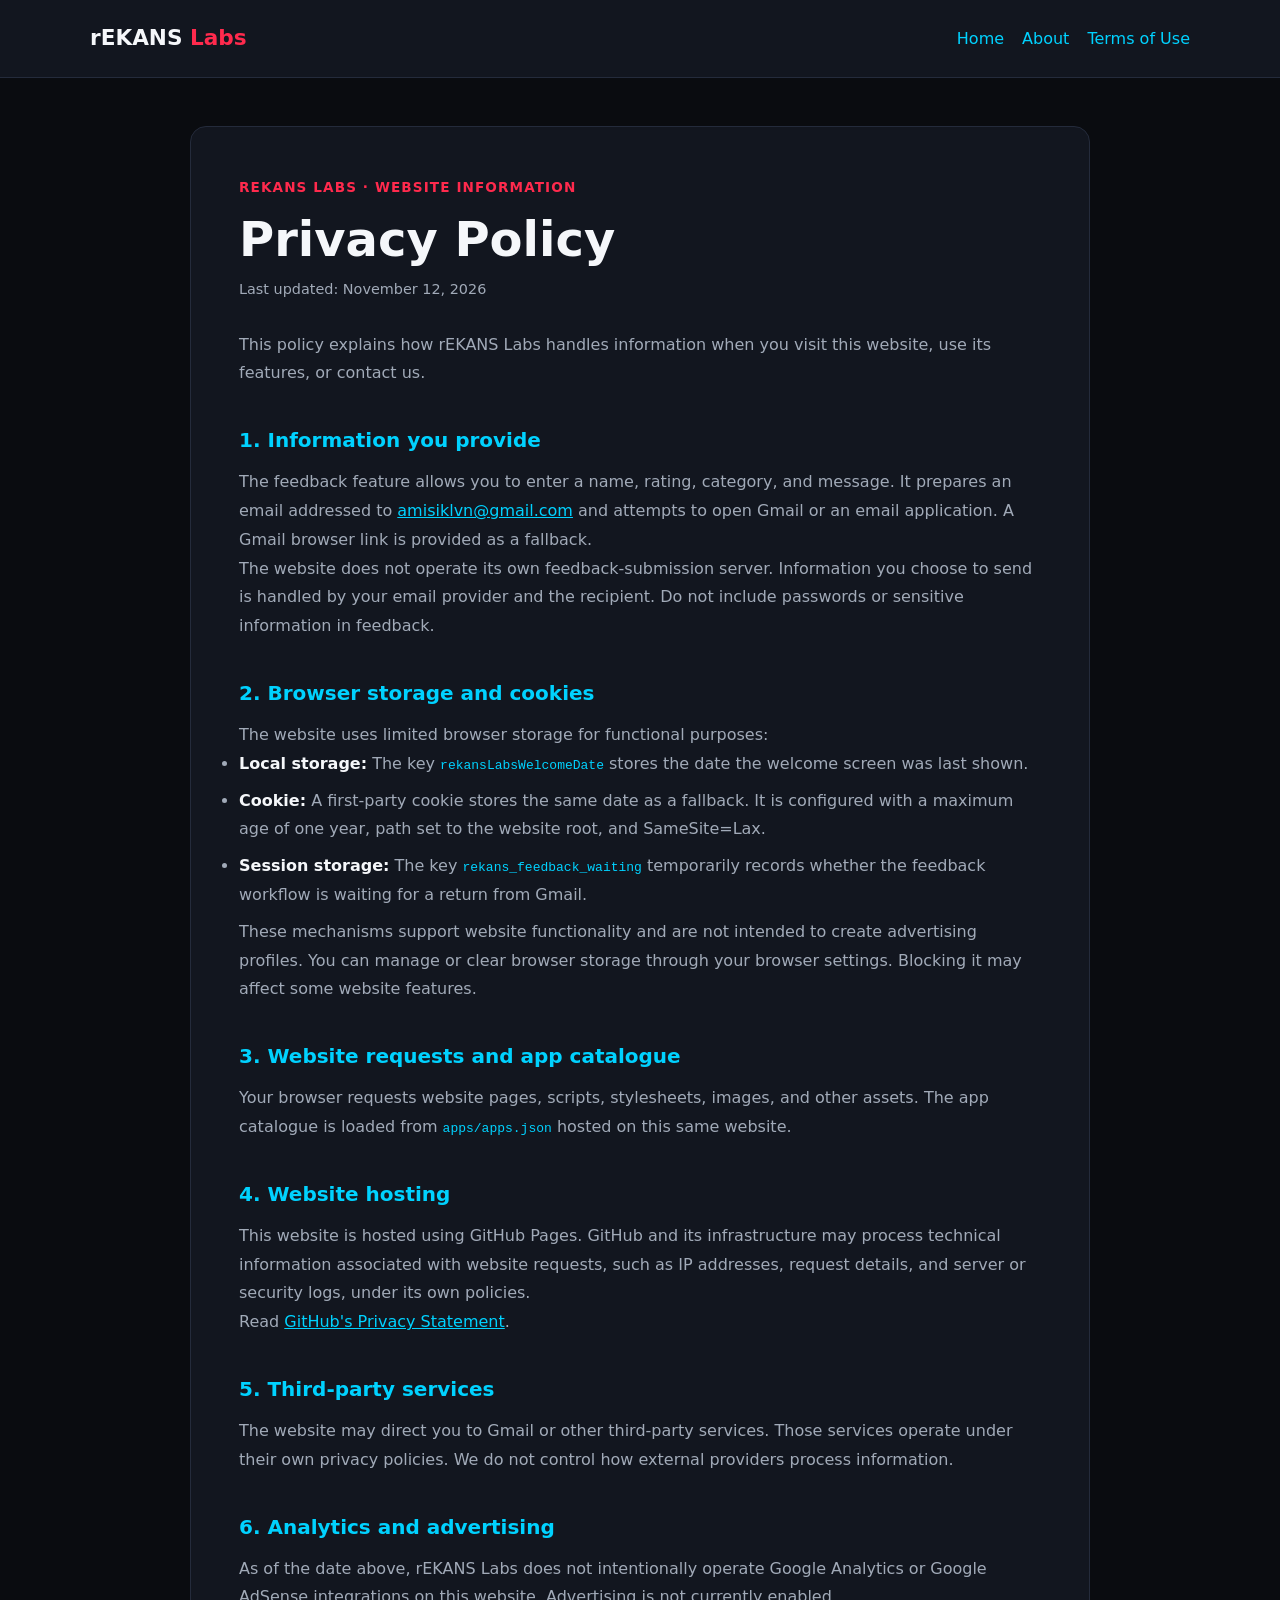
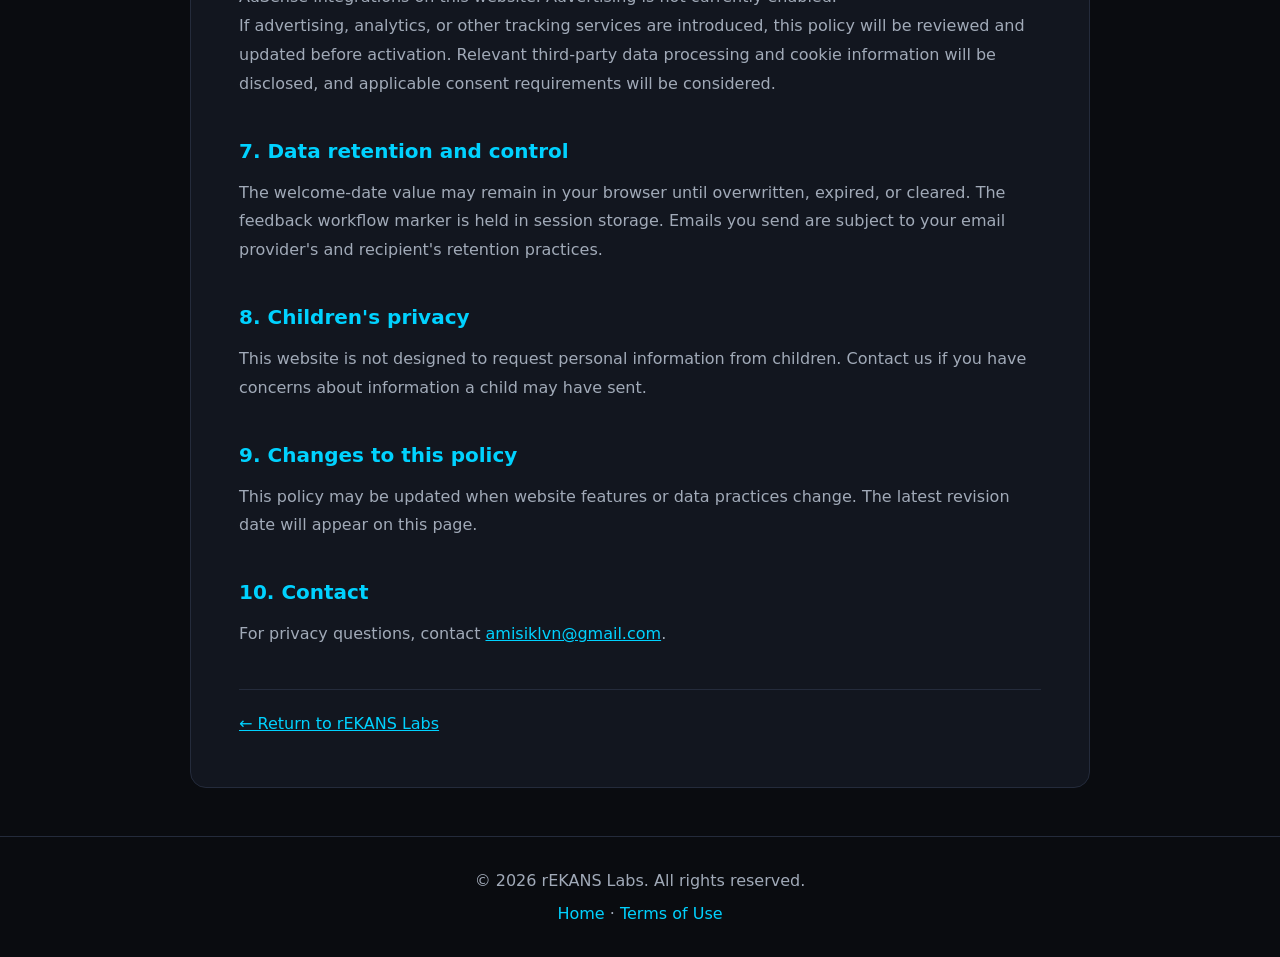
==== privacy.html @ bed55923 "Prepare clean rEKANS Labs website deployment" ====
<!DOCTYPE html>
<html lang="en">
<head>
<meta charset="UTF-8">
<meta name="viewport" content="width=device-width, initial-scale=1.0">
<meta name="description" content="Learn what information rEKANS Labs handles, how browser storage is used, and how to contact the site.">
<title>Privacy Policy | rEKANS Labs</title>
<link rel="canonical" href="https://amisiklvn-cell.github.io/rEKANS-labs/privacy.html">
<link rel="stylesheet" href="style.css?v=17">
</head>
<body class="legal-page">
<header class="legal-header">
<a class="legal-brand" href="index.html">rEKANS <span>Labs</span></a>
<nav class="legal-navigation" aria-label="Main navigation">
<a href="index.html">Home</a>
<a href="index.html#about">About</a>
<a href="terms.html">Terms of Use</a>
</nav>
</header>
<main class="legal-main">
<article class="legal-content">
<p class="legal-eyebrow">rEKANS Labs · Website information</p>
<h1>Privacy Policy</h1>
<p class="legal-updated">Last updated: November 12, 2026</p>

<p>This policy explains how rEKANS Labs handles information when you visit this website, use its features, or contact us.</p>

<h2>1. Information you provide</h2>
<p>The feedback feature allows you to enter a name, rating, category, and message. It prepares an email addressed to <a href="mailto:amisiklvn@gmail.com">amisiklvn@gmail.com</a> and attempts to open Gmail or an email application. A Gmail browser link is provided as a fallback.</p>
<p>The website does not operate its own feedback-submission server. Information you choose to send is handled by your email provider and the recipient. Do not include passwords or sensitive information in feedback.</p>

<h2>2. Browser storage and cookies</h2>
<p>The website uses limited browser storage for functional purposes:</p>
<ul>
<li><strong>Local storage:</strong> The key <code>rekansLabsWelcomeDate</code> stores the date the welcome screen was last shown.</li>
<li><strong>Cookie:</strong> A first-party cookie stores the same date as a fallback. It is configured with a maximum age of one year, path set to the website root, and SameSite=Lax.</li>
<li><strong>Session storage:</strong> The key <code>rekans_feedback_waiting</code> temporarily records whether the feedback workflow is waiting for a return from Gmail.</li>
</ul>
<p>These mechanisms support website functionality and are not intended to create advertising profiles. You can manage or clear browser storage through your browser settings. Blocking it may affect some website features.</p>

<h2>3. Website requests and app catalogue</h2>
<p>Your browser requests website pages, scripts, stylesheets, images, and other assets. The app catalogue is loaded from <code>apps/apps.json</code> hosted on this same website.</p>

<h2>4. Website hosting</h2>
<p>This website is hosted using GitHub Pages. GitHub and its infrastructure may process technical information associated with website requests, such as IP addresses, request details, and server or security logs, under its own policies.</p>
<p>Read <a href="https://docs.github.com/en/site-policy/privacy-policies/github-privacy-statement" target="_blank" rel="noopener noreferrer">GitHub's Privacy Statement</a>.</p>

<h2>5. Third-party services</h2>
<p>The website may direct you to Gmail or other third-party services. Those services operate under their own privacy policies. We do not control how external providers process information.</p>

<h2>6. Analytics and advertising</h2>
<p>As of the date above, rEKANS Labs does not intentionally operate Google Analytics or Google AdSense integrations on this website. Advertising is not currently enabled.</p>
<p>If advertising, analytics, or other tracking services are introduced, this policy will be reviewed and updated before activation. Relevant third-party data processing and cookie information will be disclosed, and applicable consent requirements will be considered.</p>

<h2>7. Data retention and control</h2>
<p>The welcome-date value may remain in your browser until overwritten, expired, or cleared. The feedback workflow marker is held in session storage. Emails you send are subject to your email provider's and recipient's retention practices.</p>

<h2>8. Children's privacy</h2>
<p>This website is not designed to request personal information from children. Contact us if you have concerns about information a child may have sent.</p>

<h2>9. Changes to this policy</h2>
<p>This policy may be updated when website features or data practices change. The latest revision date will appear on this page.</p>

<h2>10. Contact</h2>
<p>For privacy questions, contact <a href="mailto:amisiklvn@gmail.com">amisiklvn@gmail.com</a>.</p>
<p class="legal-back"><a href="index.html">← Return to rEKANS Labs</a></p>
</article>
</main>
<footer class="legal-footer">
<p>© 2026 rEKANS Labs. All rights reserved.</p>
<p><a href="index.html">Home</a> · <a href="terms.html">Terms of Use</a></p>
</footer>
</body>
</html>
---- style.css ----
/* =========================================
   rEKANS Labs — MAIN STYLESHEET
   Theme: Black / Neon Red / Sky Blue
   ========================================= */

/* THEME VARIABLES */

:root {
    --background: #0A0C10;
    --surface: #12161F;
    --surface-light: #181D28;

    --red: #FF2A4D;
    --red-hover: #E01D3E;

    --sky-blue: #00D2FF;
    --blue-hover: #00B8E0;

    --white: #F5F7FA;
    --muted: #A1AAB8;
    --border: #242B3B;

    --red-glow: rgba(255, 42, 77, 0.18);
    --blue-glow: rgba(0, 210, 255, 0.14);
}

/* RESET */

* {
    margin: 0;
    padding: 0;
    box-sizing: border-box;
}

html {
    scroll-behavior: smooth;
    scroll-padding-top: 85px;
}

body {
    background: var(--background);
    color: var(--white);
    font-family: Arial, Helvetica, sans-serif;
    line-height: 1.6;
}

body.intro-active,
body.welcome-active {
    overflow: hidden;
}

button,
input {
    font: inherit;
}

button {
    color: inherit;
}

a {
    -webkit-tap-highlight-color: transparent;
}

/* GENERAL CONTAINER */

.container {
    width: min(1100px, 90%);
    margin: 0 auto;
}

/* HEADER */

.header {
    position: sticky;
    top: 0;
    z-index: 100;
    background: rgba(10, 12, 16, 0.94);
    border-bottom: 1px solid var(--border);
    backdrop-filter: blur(14px);
    -webkit-backdrop-filter: blur(14px);
}

.header .container {
    min-height: 72px;
    display: flex;
    align-items: center;
    justify-content: space-between;
    gap: 20px;
}

.logo {
    color: var(--white);
    text-decoration: none;
    font-size: 1.5rem;
    font-weight: 800;
    letter-spacing: -1px;
    white-space: nowrap;
}

.logo span {
    color: var(--red);
}

.header-logo {
    display: block;
    width: 48px;
    height: 48px;
    border-radius: 50%;
    object-fit: cover;
    object-position: center;
    border: 2px solid var(--red);
    box-shadow: 0 0 14px var(--red-glow);
}

/* NAVIGATION */

.navigation {
    display: flex;
    align-items: center;
    gap: 25px;
}

.navigation a {
    color: var(--muted);
    text-decoration: none;
    font-size: 0.95rem;
    transition: color 0.2s ease;
}

.navigation a:hover,
.navigation a[aria-current="location"] {
    color: var(--sky-blue);
}

/* MOBILE MENU BUTTON */

.menu-toggle {
    display: none;
    width: 42px;
    height: 40px;
    padding: 9px;
    border: 1px solid var(--border);
    border-radius: 7px;
    background: var(--surface);
    cursor: pointer;
}

.menu-toggle span {
    display: block;
    height: 2px;
    margin: 4px 0;
    background: var(--white);
}

/* HEADER CLOCK */

.header-clock {
    display: flex;
    flex-direction: column;
    align-items: flex-end;
    gap: 2px;
    margin-left: auto;
    text-align: right;
}

.header-clock-time {
    color: var(--white);
    font-size: 1.05rem;
    font-weight: 800;
    letter-spacing: 1px;
    line-height: 1.2;
    font-variant-numeric: tabular-nums;
    white-space: nowrap;
}

.header-clock-date {
    color: var(--muted);
    font-size: 0.65rem;
    white-space: nowrap;
}

/* HERO SECTION */

.hero {
    min-height: 510px;
    display: flex;
    align-items: center;
    padding: 100px 0;
    background:
        radial-gradient(
            ellipse at 85% 35%,
            rgba(255, 42, 77, 0.13),
            transparent 45%
        ),
        radial-gradient(
            ellipse at 10% 90%,
            rgba(0, 210, 255, 0.08),
            transparent 40%
        ),
        var(--background);
}

.hero-label {
    color: var(--sky-blue);
    font-size: 0.85rem;
    font-weight: 700;
    letter-spacing: 3px;
    margin-bottom: 20px;
}

.hero h1 {
    max-width: 850px;
    font-size: clamp(2.4rem, 7vw, 5rem);
    line-height: 1.1;
    letter-spacing: -3px;
    margin-bottom: 25px;
}

.hero h1 span {
    display: block;
    color: var(--red);
}

.hero-description {
    max-width: 520px;
    color: var(--muted);
    font-size: 1.1rem;
    margin-bottom: 32px;
}

/* PRIMARY BUTTON */

.hero-button {
    display: inline-block;
    margin-top: 5px;
    padding: 13px 25px;
    background: var(--red);
    color: #FFFFFF;
    text-decoration: none;
    font-weight: 700;
    border: 1px solid var(--red);
    border-radius: 7px;
    box-shadow: 0 0 18px var(--red-glow);
    transition:
        background 0.2s ease,
        transform 0.2s ease,
        box-shadow 0.2s ease;
}

.hero-button:hover {
    background: var(--red-hover);
    transform: translateY(-2px);
    box-shadow: 0 0 25px var(--red-glow);
}

/* GENERAL SECTIONS */

.section {
    padding: 85px 0;
    border-top: 1px solid var(--border);
}

.section:nth-of-type(odd) {
    background: var(--surface);
}

.section h2 {
    font-size: clamp(1.8rem, 5vw, 2.5rem);
    line-height: 1.2;
    margin-bottom: 12px;
}

.section h2::after {
    content: "";
    display: block;
    width: 55px;
    height: 4px;
    margin-top: 12px;
    background: var(--sky-blue);
    border-radius: 4px;
    box-shadow: 0 0 12px var(--blue-glow);
}

.section > .container > p {
    max-width: 650px;
    color: var(--muted);
}

/* PRODUCT CONTAINERS */

#apps-container,
#tools-container {
    margin-top: 30px;
}

/* FUTURE PRODUCT CARDS */

.catalog-card {
    padding: 24px;
    margin-bottom: 20px;
    background: var(--surface-light);
    border: 1px solid var(--border);
    border-radius: 12px;
    transition:
        border-color 0.2s ease,
        transform 0.2s ease,
        box-shadow 0.2s ease;
}

.catalog-card:hover {
    border-color: var(--sky-blue);
    transform: translateY(-3px);
    box-shadow: 0 8px 24px var(--blue-glow);
}

.catalog-card[hidden] {
    display: none;
}

/* EMPTY STATE PANELS */

.empty-state {
    margin-top: 25px;
    padding: 35px 20px;
    text-align: center;
    background: linear-gradient(
        135deg,
        rgba(24, 29, 40, 0.95),
        rgba(10, 12, 16, 0.9)
    );
    border: 1px solid var(--border);
    border-radius: 14px;
    transition:
        border-color 0.25s ease,
        transform 0.25s ease,
        box-shadow 0.25s ease;
}

.empty-state:hover {
    border-color: var(--sky-blue);
    transform: translateY(-3px);
    box-shadow: 0 8px 25px var(--blue-glow);
}

.empty-state-icon {
    display: inline-flex;
    align-items: center;
    justify-content: center;
    width: 54px;
    height: 54px;
    margin-bottom: 15px;
    border: 1px solid var(--red);
    border-radius: 50%;
    color: var(--sky-blue);
    font-size: 1.7rem;
    box-shadow: 0 0 15px var(--red-glow);
}

.empty-state h3 {
    margin-bottom: 10px;
    color: var(--white);
    font-size: 1.2rem;
}

.empty-state p {
    margin: 0 auto;
    color: var(--muted);
    font-size: 0.95rem;
}

/* SUBMISSION SECTION */

#submit {
    background:
        radial-gradient(
            ellipse at 90% 50%,
            rgba(0, 210, 255, 0.06),
            transparent 55%
        ),
        var(--background);
}

#submit .about-content {
    max-width: 800px;
    padding: 28px;
    margin-top: 25px;
    background: linear-gradient(
        135deg,
        rgba(24, 29, 40, 0.95),
        rgba(10, 12, 16, 0.95)
    );
    border: 1px solid var(--border);
    border-left: 3px solid var(--red);
    border-radius: 12px;
}

#submit .about-content .hero-button {
    margin-top: 8px;
}

#submit .about-content small {
    color: var(--muted);
    font-size: 0.85rem;
}

/* ABOUT SECTION */

.about-content {
    max-width: 750px;
    margin-top: 25px;
}

.about-content p {
    margin-bottom: 18px;
    line-height: 1.8;
    color: var(--muted);
}

.about-content p:last-child {
    margin-bottom: 0;
}

/* LIVE SEARCH */

.search-form {
    width: 100%;
    max-width: 520px;
    margin: 28px 0 10px;
}

.search-label {
    display: block;
    color: var(--white);
    font-size: 0.9rem;
    font-weight: 600;
    margin-bottom: 8px;
}

.search-control {
    display: flex;
    gap: 8px;
}

.search-control input {
    flex: 1;
    min-width: 0;
    padding: 14px;
    border: 1px solid var(--border);
    border-radius: 7px;
    background: var(--surface-light);
    color: var(--white);
    font: inherit;
}

.search-control input::placeholder {
    color: var(--muted);
}

.search-control input:focus-visible,
.search-control button:focus-visible,
.request-link:focus-visible {
    outline: 2px solid var(--sky-blue);
    outline-offset: 3px;
}

.search-control button {
    padding: 10px 15px;
    border: 1px solid var(--border);
    border-radius: 7px;
    background: var(--surface-light);
    color: var(--sky-blue);
    font: inherit;
    cursor: pointer;
    transition:
        border-color 0.2s ease,
        background 0.2s ease;
}

.search-control button:hover {
    border-color: var(--sky-blue);
    background: rgba(0, 210, 255, 0.07);
}

.search-status {
    color: var(--sky-blue);
    font-size: 0.9rem;
    margin: 8px 0;
}

.no-results[hidden] {
    display: none;
}

.no-results {
    max-width: 520px;
    margin: 18px 0 25px;
    padding: 20px;
    background: var(--surface-light);
    border: 1px solid var(--border);
    border-left: 3px solid var(--red);
    border-radius: 8px;
}

.no-results h3 {
    margin-bottom: 8px;
}

.no-results p {
    margin-bottom: 15px;
    font-size: 0.95rem;
}

.request-link {
    display: inline-block;
    color: var(--sky-blue);
    font-weight: 700;
    text-decoration: none;
}

.request-link:hover {
    text-decoration: underline;
}

/* FOOTER */

.footer {
    padding: 30px 0;
    background: #080A0E;
    border-top: 1px solid var(--border);
    text-align: center;
}

.footer p {
    color: var(--muted);
    font-size: 0.9rem;
    margin: 5px 0;
}

.footer p:last-child {
    color: var(--sky-blue);
}

.footer-contact {
    color: var(--sky-blue);
    font-weight: 700;
    text-decoration: none;
}

.footer-contact:hover {
    color: var(--red);
    text-decoration: underline;
}

/* WELCOME SCREEN */

.welcome-overlay[hidden],
.intro-overlay[hidden] {
    display: none;
}

.welcome-overlay {
    position: fixed;
    inset: 0;
    z-index: 1000;
    display: flex;
    align-items: center;
    justify-content: center;
    padding: 20px;
    background: rgba(5, 7, 11, 0.96);
    animation: welcome-fade-in 0.45s ease both;
}

.welcome-card {
    width: min(100%, 480px);
    padding: 38px 25px;
    text-align: center;
    background:
        radial-gradient(
            circle at 50% 35%,
            var(--red-glow),
            transparent 55%
        ),
        var(--surface);
    border: 1px solid var(--border);
    border-radius: 16px;
    box-shadow:
        0 20px 70px rgba(0, 0, 0, 0.5),
        0 0 25px var(--red-glow);
    animation: welcome-card-enter 0.55s ease both;
}

.welcome-logo {
    display: block;
    width: 180px;
    height: 180px;
    margin: 0 auto 18px;
    border-radius: 50%;
    object-fit: cover;
    object-position: center;
    border: 3px solid var(--red);
    box-shadow: 0 0 22px var(--red-glow);
}

.welcome-brand {
    margin-bottom: 15px;
    color: var(--white);
    font-size: 1.5rem;
    font-weight: 800;
}

.welcome-brand span {
    color: var(--red);
}

.welcome-card h2 {
    margin: 12px 0;
    font-size: clamp(1.5rem, 6vw, 2rem);
}

.welcome-card > p:not(.welcome-brand) {
    margin: 0 auto 24px;
    color: var(--muted);
}

.welcome-button {
    padding: 13px 25px;
    border: 1px solid var(--red);
    border-radius: 7px;
    background: var(--red);
    color: #FFFFFF;
    font: inherit;
    font-weight: 700;
    cursor: pointer;
    transition: background 0.2s ease;
}

.welcome-button:hover {
    background: var(--red-hover);
}

/* INTRO SCREEN */

.intro-overlay {
    position: fixed;
    inset: 0;
    z-index: 2000;
    display: flex;
    align-items: center;
    justify-content: center;
    overflow: hidden;
    background: var(--background);
}

.intro-content {
    width: 100%;
    padding: 20px;
    text-align: center;
}

.intro-title {
    min-height: 1.3em;
    margin: 0;
    font-size: clamp(2.5rem, 12vw, 6rem);
    font-weight: 800;
    letter-spacing: 0.04em;
    background: linear-gradient(
        90deg,
        var(--red),
        #FFFFFF,
        var(--sky-blue)
    );
    -webkit-background-clip: text;
    background-clip: text;
    color: transparent;
}

.intro-cursor {
    display: inline-block;
    color: var(--sky-blue);
    animation: intro-cursor-blink 0.8s step-end infinite;
}

@keyframes intro-cursor-blink {
    50% {
        opacity: 0;
    }
}

.intro-loader {
    width: 64px;
    height: 64px;
    margin: 0 auto;
    border: 5px solid rgba(255, 255, 255, 0.12);
    border-top-color: var(--sky-blue);
    border-right-color: var(--red);
    border-radius: 50%;
    animation: intro-circle-rotate 0.8s linear infinite;
}

@keyframes intro-circle-rotate {
    to {
        transform: rotate(360deg);
    }
}

.intro-status {
    margin: 22px 0 0;
    color: var(--sky-blue);
    font-size: 0.8rem;
    font-weight: 700;
    letter-spacing: 0.25em;
    text-align: center;
}

.sound-toggle {
    position: absolute;
    bottom: 28px;
    left: 50%;
    transform: translateX(-50%);
    padding: 10px 17px;
    border: 1px solid var(--sky-blue);
    border-radius: 7px;
    background: transparent;
    color: var(--sky-blue);
    font: inherit;
    font-size: 0.85rem;
    cursor: pointer;
}

.sound-toggle:hover {
    background: rgba(0, 210, 255, 0.1);
}

/* ANIMATIONS */

@keyframes welcome-fade-in {
    from {
        opacity: 0;
    }

    to {
        opacity: 1;
    }
}

@keyframes welcome-card-enter {
    from {
        opacity: 0;
        transform: translateY(15px);
    }

    to {
        opacity: 1;
        transform: translateY(0);
    }
}

@keyframes intro-circle-rotate {
    to {
        transform: rotate(360deg);
    }
}

/* ACCESSIBILITY */

a:focus-visible,
button:focus-visible {
    outline: 2px solid var(--sky-blue);
    outline-offset: 4px;
}

.menu-toggle:focus-visible {
    outline: 2px solid var(--sky-blue);
    outline-offset: 3px;
}

/* TABLET AND SMALL SCREEN NAVIGATION */

@media (max-width: 800px) {
    .header .container {
        gap: 12px;
    }

    .navigation {
        gap: 15px;
    }

    .navigation a {
        font-size: 0.85rem;
    }
}

/* MOBILE NAVIGATION */

@media (max-width: 600px) {
    html {
        scroll-padding-top: 75px;
    }

    .header .container {
        min-height: 65px;
        flex-wrap: wrap;
        justify-content: space-between;
        padding: 10px 0;
        gap: 10px;
    }

    .logo {
        font-size: 1.35rem;
    }

    .header-logo {
        width: 44px;
        height: 44px;
    }

    .header-clock {
        margin-left: auto;
        margin-right: 2px;
    }

    .header-clock-time {
        font-size: 0.95rem;
    }

    .header-clock-date {
        font-size: 0.6rem;
    }

    .menu-toggle {
        display: block;
        flex-shrink: 0;
    }

    .navigation {
        display: none;
        width: 100%;
        flex-direction: column;
        align-items: stretch;
        gap: 0;
        padding: 8px 0;
    }

    .navigation.is-open {
        display: flex;
    }

    .navigation a {
        padding: 11px 8px;
        font-size: 0.95rem;
    }

    .hero {
        min-height: 420px;
        padding: 75px 0;
    }

    .hero h1 {
        font-size: clamp(2.2rem, 9vw, 3.5rem);
        letter-spacing: -1.5px;
    }

    .hero-label {
        font-size: 0.75rem;
        letter-spacing: 2px;
    }

    .hero-description {
        font-size: 1rem;
    }

    .section {
        padding: 65px 0;
    }

    .section h2 {
        font-size: 1.8rem;
    }

    .empty-state {
        padding: 28px 16px;
    }

    #submit .about-content {
        padding: 22px 17px;
    }

    .welcome-card {
        padding: 30px 20px;
    }

    .welcome-logo {
        width: 155px;
        height: 155px;
    }

    .search-control {
        gap: 6px;
    }

    .search-control input {
        padding: 12px;
    }

    .search-control button {
        padding: 10px 12px;
    }
}

/* VERY SMALL SCREENS */

@media (max-width: 360px) {
    .header .container {
        gap: 7px;
    }

    .header-logo {
        width: 40px;
        height: 40px;
    }

    .header-clock-time {
        font-size: 0.85rem;
    }

    .header-clock-date {
        font-size: 0.55rem;
    }

    .menu-toggle {
        width: 38px;
        height: 38px;
    }

    .hero h1 {
        font-size: 2.1rem;
    }
}

/* REDUCED MOTION */

@media (prefers-reduced-motion: reduce) {
    html {
        scroll-behavior: auto;
    }

    *,
    *::before,
    *::after {
        transition-duration: 0.01ms !important;
        animation-duration: 0.01ms !important;
        animation-iteration-count: 1 !important;
    }
}

/* =========================================
   PREMIUM RESPONSIVE UPGRADE V1
   rEKANS Labs
   ========================================= */

/* Improved typography and rendering */

html {
    text-size-adjust: 100%;
    -webkit-text-size-adjust: 100%;
}

body {
    font-family:
        Inter,
        ui-sans-serif,
        system-ui,
        -apple-system,
        BlinkMacSystemFont,
        "Segoe UI",
        sans-serif;
    line-height: 1.7;
    overflow-x: hidden;
}

/* Adaptive content width */

.container {
    width: min(92%, 1240px);
    margin-inline: auto;
}

/* Refined sticky header */

.header {
    background: rgba(10, 12, 16, 0.88);
    border-bottom-color: rgba(255, 255, 255, 0.09);
    box-shadow: 0 8px 30px rgba(0, 0, 0, 0.16);
}

.header .container {
    min-height: 78px;
    gap: clamp(12px, 2vw, 28px);
}

.header-logo {
    width: 52px;
    height: 52px;
    transition:
        transform 0.25s ease,
        box-shadow 0.25s ease;
}

.logo:hover .header-logo {
    transform: scale(1.06);
    box-shadow: 0 0 22px var(--red-glow);
}

.navigation {
    gap: clamp(14px, 2vw, 28px);
}

.navigation a {
    position: relative;
    padding-block: 8px;
    font-weight: 600;
}

.navigation a::after {
    position: absolute;
    right: 0;
    bottom: 0;
    left: 0;
    height: 2px;
    content: "";
    background: var(--sky-blue);
    transform: scaleX(0);
    transform-origin: left;
    transition: transform 0.2s ease;
}

.navigation a:hover::after,
.navigation a[aria-current="location"]::after {
    transform: scaleX(1);
}

/* Premium hero */

.hero {
    position: relative;
    isolation: isolate;
    min-height: clamp(500px, 65vh, 760px);
    padding: clamp(85px, 11vw, 145px) 0;
    background:
        radial-gradient(
            ellipse at 82% 25%,
            rgba(255, 42, 77, 0.17),
            transparent 42%
        ),
        radial-gradient(
            ellipse at 12% 85%,
            rgba(0, 210, 255, 0.11),
            transparent 42%
        ),
        linear-gradient(
            145deg,
            #0A0C10 0%,
            #101521 55%,
            #0A0C10 100%
        );
}

.hero::before {
    position: absolute;
    z-index: -1;
    inset: 0;
    content: "";
    pointer-events: none;
    opacity: 0.17;
    background-image:
        linear-gradient(
            rgba(255, 255, 255, 0.035) 1px,
            transparent 1px
        ),
        linear-gradient(
            90deg,
            rgba(255, 255, 255, 0.035) 1px,
            transparent 1px
        );
    background-size: 48px 48px;
    mask-image: linear-gradient(
        to bottom,
        black,
        transparent 90%
    );
}

.hero-label {
    display: inline-block;
    margin-bottom: 24px;
    padding: 7px 13px;
    border: 1px solid rgba(0, 210, 255, 0.25);
    border-radius: 999px;
    background: rgba(0, 210, 255, 0.06);
    letter-spacing: 2.5px;
}

.hero h1 {
    max-width: 1000px;
    font-size: clamp(2.6rem, 6vw, 5.8rem);
    line-height: 1.08;
    letter-spacing: clamp(-3px, -0.15vw, -1px);
    text-wrap: balance;
}

.hero h1 span {
    background: linear-gradient(
        90deg,
        var(--red),
        #FF7189
    );
    -webkit-background-clip: text;
    background-clip: text;
    color: transparent;
}

.hero-description {
    max-width: 620px;
    font-size: clamp(1rem, 1.5vw, 1.2rem);
    line-height: 1.8;
}

/* Improved search */

.search-form {
    max-width: 620px;
    margin-top: 34px;
}

.search-label {
    margin-bottom: 10px;
}

.search-control {
    gap: 10px;
}

.search-control input {
    min-height: 54px;
    padding-inline: 17px;
    border-radius: 10px;
    background: rgba(24, 29, 40, 0.88);
    transition:
        border-color 0.2s ease,
        box-shadow 0.2s ease;
}

.search-control input:focus {
    border-color: var(--sky-blue);
    outline: none;
    box-shadow: 0 0 0 4px var(--blue-glow);
}

.search-control button {
    min-width: 76px;
    border-radius: 10px;
    font-weight: 600;
}

/* Improved buttons */

.hero-button,
.welcome-button {
    border-radius: 9px;
    transition:
        background 0.2s ease,
        transform 0.2s ease,
        box-shadow 0.2s ease;
}

.hero-button {
    padding: 14px 28px;
}

.hero-button:active,
.welcome-button:active {
    transform: scale(0.98);
}

/* Better section spacing */

.section {
    padding: clamp(65px, 8vw, 110px) 0;
}

.section h2 {
    letter-spacing: -0.8px;
    text-wrap: balance;
}

.section > .container > p {
    line-height: 1.8;
}

/* Refined empty states and future cards */

.empty-state {
    padding: clamp(30px, 5vw, 52px);
    border-radius: 18px;
    background:
        radial-gradient(
            circle at 50% 0%,
            rgba(0, 210, 255, 0.055),
            transparent 65%
        ),
        linear-gradient(
            145deg,
            var(--surface-light),
            var(--surface)
        );
}

.empty-state p {
    max-width: 560px;
    line-height: 1.8;
}

.catalog-card {
    border-radius: 15px;
    background: linear-gradient(
        145deg,
        var(--surface-light),
        var(--surface)
    );
}

/* Refined submission and about panels */

#submit .about-content {
    border-radius: 16px;
    box-shadow: 0 14px 40px rgba(0, 0, 0, 0.18);
}

.about-content p {
    line-height: 1.85;
}

/* Footer */

.footer {
    padding: 42px 0;
    background: #07090D;
    border-top-color: rgba(255, 255, 255, 0.1);
}

/* Larger desktop displays */

@media (min-width: 1600px) {
    .container {
        width: min(88%, 1680px);
    }

    .header .container {
        min-height: 88px;
    }

    .header-logo {
        width: 58px;
        height: 58px;
    }

    .navigation a {
        font-size: 1rem;
    }

    .section {
        padding-block: 120px;
    }
}

/* 4K and ultra-wide displays */

@media (min-width: 2400px) {
    .container {
        width: min(84%, 1920px);
    }

    .hero {
        min-height: 780px;
    }

    .hero h1 {
        max-width: 1250px;
        font-size: clamp(5.8rem, 4vw, 7.5rem);
    }

    .hero-description {
        max-width: 760px;
        font-size: 1.35rem;
    }

    .section h2 {
        font-size: 3rem;
    }

    body {
        font-size: 1.1rem;
    }
}

/* Mobile refinement */

@media (max-width: 600px) {
    .container {
        width: 91%;
    }

    .header .container {
        min-height: 65px;
        gap: 9px;
    }

    .header-logo {
        width: 44px;
        height: 44px;
    }

    .navigation a::after {
        display: none;
    }

    .navigation a {
        border-bottom: 1px solid rgba(255, 255, 255, 0.06);
    }

    .hero {
        min-height: 430px;
        padding: 76px 0;
    }

    .hero-label {
        font-size: 0.7rem;
        letter-spacing: 1.7px;
    }

    .hero h1 {
        font-size: clamp(2.25rem, 9vw, 3.4rem);
        line-height: 1.13;
    }

    .search-control input {
        min-height: 48px;
        padding-inline: 12px;
    }

    .section {
        padding-block: 62px;
    }

    .empty-state {
        border-radius: 14px;
    }
}

/* Very narrow phones */

@media (max-width: 360px) {
    .container {
        width: 92%;
    }

    .hero h1 {
        font-size: 2.05rem;
    }

    .hero-label {
        letter-spacing: 1.2px;
    }
}

/* Respect devices that request less motion */

@media (prefers-reduced-motion: reduce) {
    .logo:hover .header-logo {
        transform: none;
    }

    .navigation a::after {
        transition: none;
    }
}

/* =========================================
   REKANS FEEDBACK FEATURE V1
   ========================================= */

#feedback {
    background:
        radial-gradient(
            ellipse at 10% 40%,
            rgba(255, 42, 77, 0.07),
            transparent 55%
        ),
        var(--background);
}

.feedback-form {
    width: 100%;
    max-width: 760px;
    margin-top: 28px;
    padding: clamp(20px, 4vw, 36px);
    background: linear-gradient(
        145deg,
        var(--surface-light),
        var(--surface)
    );
    border: 1px solid var(--border);
    border-top: 3px solid var(--red);
    border-radius: 16px;
    box-shadow: 0 16px 45px rgba(0, 0, 0, 0.2);
}

.feedback-field {
    display: flex;
    flex-direction: column;
    gap: 9px;
    margin-bottom: 22px;
}

.feedback-field label {
    color: var(--white);
    font-weight: 600;
}

.feedback-field input,
.feedback-field select,
.feedback-field textarea {
    width: 100%;
    min-width: 0;
    padding: 14px;
    color: var(--white);
    background: #0A0C10;
    border: 1px solid var(--border);
    border-radius: 9px;
    font: inherit;
}

.feedback-field select {
    color-scheme: dark;
}

.feedback-field textarea {
    min-height: 140px;
    resize: vertical;
}

.feedback-field input:focus-visible,
.feedback-field select:focus-visible,
.feedback-field textarea:focus-visible {
    outline: 2px solid var(--sky-blue);
    outline-offset: 3px;
    border-color: var(--sky-blue);
}

.feedback-form .hero-button {
    width: 100%;
    border: 0;
    cursor: pointer;
    font: inherit;
    font-weight: 700;
}

.feedback-note,
.feedback-status {
    margin-top: 16px;
    color: var(--muted);
    font-size: 0.88rem;
    line-height: 1.6;
}

.feedback-status {
    color: var(--sky-blue);
    overflow-wrap: anywhere;
}

@media (max-width: 600px) {
    .feedback-form {
        padding: 20px 16px;
    }

    .feedback-field input,
    .feedback-field select,
    .feedback-field textarea {
        font-size: 16px;
    }
}
\n
/* Visible feedback contact email */
.feedback-email {
    margin-top: 18px;
    color: var(--muted);
    overflow-wrap: anywhere;
}

.feedback-email a {
    color: var(--sky-blue);
    font-weight: 700;
    text-decoration: none;
}

.feedback-email a:hover {
    text-decoration: underline;
}


/* REKANS AMBIENT BACKGROUND V1 */

body {
    background-color: #070707;
    background-image:
        radial-gradient(
            ellipse 85% 42% at 50% -8%,
            rgba(220, 38, 38, 0.18),
            transparent 72%
        ),
        radial-gradient(
            ellipse 55% 38% at 0% 38%,
            rgba(220, 38, 38, 0.055),
            transparent 70%
        ),
        radial-gradient(
            ellipse 55% 38% at 100% 72%,
            rgba(56, 189, 248, 0.045),
            transparent 72%
        ),
        linear-gradient(
            180deg,
            #080808 0%,
            #050505 55%,
            #080808 100%
        );
    background-repeat: no-repeat;
    background-attachment: fixed;
}

/* Soft red glow behind the hero content */

.hero {
    background-color: transparent;
    background-image:
        radial-gradient(
            ellipse at 50% 45%,
            rgba(220, 38, 38, 0.105),
            transparent 68%
        );
}

/* Mobile performance and scrolling */

@media (max-width: 768px) {
    body {
        background-attachment: scroll;
    }
}

/* Respect reduced-motion preferences */

@media (prefers-reduced-motion: reduce) {
    body {
        scroll-behavior: auto;
    }
}

/* REKANS CONTINUOUS TV TICKER V3 */
.hero .hero-headline {
    display: block;
    width: 100%;
    overflow: hidden;
    white-space: nowrap;
    font-size: clamp(1.25rem, 7.2vw, 6.5rem);
    line-height: 1.2;
    font-weight: 900;
    letter-spacing: -0.045em;
    margin: 0 0 28px;
}

.hero .hero-marquee-track {
    display: flex;
    width: max-content;
    animation: rekansHeroTicker 8s linear infinite;
    will-change: transform;
}

.hero .hero-marquee-group {
    display: flex;
    flex: 0 0 auto;
    align-items: center;
    gap: 0.12em;
    padding-right: 3rem;
    white-space: nowrap;
}

.hero .hero-word-red {
    color: #ff3030;
}

.hero .hero-word-black {
    color: #ff3030;
    background: transparent;
    padding: 0;
    border-radius: 0;
}

.hero .hero-word-blue {
    color: #87ceeb;
}

@keyframes rekansHeroTicker {
    from {
        transform: translateX(0);
    }
    to {
        transform: translateX(-50%);
    }
}




/* REKANS TICKER MOTION OVERRIDE */
@media (prefers-reduced-motion: reduce) {
    .hero .hero-marquee-track {
        animation: rekansHeroTicker 8s linear infinite !important;
        animation-play-state: running !important;
    }
}


/* REKANS FULL SCREEN MOBILE NAVIGATION */

@media (max-width: 600px) {
    .header.menu-open {
        z-index: 3000;
    }

    .header.menu-open .menu-toggle {
        position: relative;
        z-index: 3002;
        display: flex;
        flex-direction: column;
        justify-content: center;
        gap: 4px;
        background: rgba(10, 12, 16, 0.98);
        border-color: var(--red);
    }

    .header.menu-open .menu-toggle span {
        width: 100%;
        height: 2px;
        margin: 0;
        border-radius: 4px;
        background: var(--red);
        transition: transform 0.25s ease, opacity 0.2s ease;
    }

    .header.menu-open .menu-toggle.is-active span:nth-child(1) {
        transform: translateY(6px) rotate(45deg);
    }

    .header.menu-open .menu-toggle.is-active span:nth-child(2) {
        opacity: 0;
    }

    .header.menu-open .menu-toggle.is-active span:nth-child(3) {
        transform: translateY(-6px) rotate(-45deg);
    }

    .header .container .navigation {
        position: fixed;
        inset: 0;
        z-index: 3001;
        display: flex;
        width: 100%;
        height: 100vh;
        height: 100dvh;
        max-height: none;
        box-sizing: border-box;
        flex-direction: column;
        align-items: center;
        justify-content: center;
        gap: 14px;
        margin: 0;
        padding:
            calc(85px + env(safe-area-inset-top))
            8vw
            calc(30px + env(safe-area-inset-bottom));
        overflow-y: auto;
        background: #0a0c10;
        border: 0;
        border-radius: 0;
        box-shadow: none;

        opacity: 0;
        visibility: hidden;
        pointer-events: none;
        transform: translateX(100%);

        transition:
            transform 0.7s cubic-bezier(0.22, 1, 0.36, 1),
            opacity 0.5s ease,
            visibility 0s linear 0.7s;
    }

    .header .container .navigation.is-open {
        opacity: 1;
        visibility: visible;
        pointer-events: auto;
        transform: translateX(0);

        transition:
            transform 0.7s cubic-bezier(0.22, 1, 0.36, 1),
            opacity 0.5s ease,
            visibility 0s;
    }

    .header .container .navigation a {
        display: block;
        width: 100%;
        max-width: 500px;
        box-sizing: border-box;
        padding: 15px 12px;
        border: 0;
        border-bottom: 1px solid rgba(255, 255, 255, 0.08);
        border-radius: 0;
        color: var(--white);
        text-align: center;
        font-size: 1.15rem;
        font-weight: 600;
        transition: color 0.2s ease;
    }

    .header .container .navigation a:hover,
    .header .container .navigation a[aria-current="location"] {
        color: var(--sky-blue);
        background: transparent;
        padding-left: 12px;
        box-shadow: none;
    }

    body.menu-open {
        overflow: hidden;
    }
}

@media (prefers-reduced-motion: reduce) {
    .header .container .navigation,
    .header .container .navigation a,
    .header .menu-toggle span {
        transition: none !important;
    }
}


/* REKANS STATIONARY FULL SCREEN NAV V2 */

@media (max-width: 600px) {
    .header.menu-open {
        z-index: 3001;
        background: transparent;
        border-bottom-color: transparent;
        backdrop-filter: none;
        -webkit-backdrop-filter: none;
    }

    .header.menu-open .logo,
    .header.menu-open .header-clock {
        visibility: hidden;
    }

    .header.menu-open .menu-toggle {
        position: relative;
        z-index: 3003;
        display: flex;
        flex-direction: column;
        justify-content: center;
        gap: 4px;
        background: #0a0c10;
        border-color: var(--red);
    }

    .header.menu-open .menu-toggle span {
        width: 100%;
        height: 2px;
        margin: 0;
        border-radius: 4px;
        background: var(--red);
        transition: transform 0.25s ease, opacity 0.2s ease;
    }

    .header.menu-open .menu-toggle.is-active span:nth-child(1) {
        transform: translateY(6px) rotate(45deg);
    }

    .header.menu-open .menu-toggle.is-active span:nth-child(2) {
        opacity: 0;
    }

    .header.menu-open .menu-toggle.is-active span:nth-child(3) {
        transform: translateY(-6px) rotate(-45deg);
    }

    body .navigation {
        position: fixed;
        inset: 0;
        z-index: 3000;
        display: flex;
        width: 100%;
        height: 100vh;
        height: 100dvh;
        max-height: none;
        box-sizing: border-box;
        flex-direction: column;
        align-items: center;
        justify-content: center;
        gap: 14px;
        margin: 0;
        padding:
            calc(85px + env(safe-area-inset-top))
            8vw
            calc(30px + env(safe-area-inset-bottom));
        overflow-y: auto;
        background: #0a0c10;
        border: 0;
        border-radius: 0;
        box-shadow: none;

        visibility: hidden;
        opacity: 0;
        pointer-events: none;
        transform: translateX(100%);

        transition:
            transform 0.9s cubic-bezier(0.65, 0, 0.35, 1),
            opacity 0.7s ease,
            visibility 0s linear 0.9s;
    }

    body .navigation.is-open {
        visibility: visible;
        opacity: 1;
        pointer-events: auto;
        transform: translateX(0);

        transition:
            transform 0.9s cubic-bezier(0.65, 0, 0.35, 1),
            opacity 0.7s ease,
            visibility 0s;
    }

    body .navigation a {
        display: block;
        width: 100%;
        max-width: 500px;
        box-sizing: border-box;
        padding: 15px 12px;
        border: 0;
        border-bottom: 1px solid rgba(255,255,255,0.08);
        color: var(--white);
        text-align: center;
        font-size: 1.15rem;
        font-weight: 600;
        background: transparent;
    }

    body .navigation a:hover,
    body .navigation a[aria-current="location"] {
        color: var(--sky-blue);
        background: transparent;
        padding-left: 12px;
        box-shadow: none;
    }

    /* REKANS STAGGERED MENU LINKS V1 */

    body .navigation a {
        opacity: 0;
        transform: translateY(24px);
        transition:
            opacity 0.45s ease,
            transform 0.55s cubic-bezier(0.2, 0.8, 0.2, 1);
        transition-delay: 0s;
    }

    body .navigation.is-open a:nth-child(1) {
        opacity: 1;
        transform: translateY(0);
        transition-delay: 0.30s;
    }

    body .navigation.is-open a:nth-child(2) {
        opacity: 1;
        transform: translateY(0);
        transition-delay: 0.40s;
    }

    body .navigation.is-open a:nth-child(3) {
        opacity: 1;
        transform: translateY(0);
        transition-delay: 0.50s;
    }

    body .navigation.is-open a:nth-child(4) {
        opacity: 1;
        transform: translateY(0);
        transition-delay: 0.60s;
    }

    body .navigation.is-open a:nth-child(5) {
        opacity: 1;
        transform: translateY(0);
        transition-delay: 0.70s;
    }

    body .navigation.is-open a:nth-child(6) {
        opacity: 1;
        transform: translateY(0);
        transition-delay: 0.80s;
    }

    body.menu-open {
        overflow: hidden;
    }
}

@media (prefers-reduced-motion: reduce) {
    body .navigation,
    body .navigation a,
    .header .menu-toggle span {
        transition: none !important;
    }

    body .navigation a {
        transform: none;
    }
}


/* REKANS DEFINITIVE FULL VIEWPORT MENU FIX */

@media screen and (max-width: 600px) {
    html body nav#site-navigation {
        position: fixed !important;
        inset: 0 !important;
        display: flex !important;
        width: 100vw !important;
        height: 100vh !important;
        height: 100dvh !important;
        min-height: 100vh !important;
        min-height: 100dvh !important;
        max-width: none !important;
        max-height: none !important;
        box-sizing: border-box !important;
        margin: 0 !important;
        padding: calc(85px + env(safe-area-inset-top)) 8vw
                 calc(30px + env(safe-area-inset-bottom)) !important;
        flex-direction: column !important;
        align-items: center !important;
        justify-content: center !important;
        gap: 14px !important;
        background: #87ceeb !important;
        border: 0 !important;
        border-radius: 0 !important;
        box-shadow: none !important;
        z-index: 3000 !important;
        overflow-x: hidden !important;
        overflow-y: auto !important;
        opacity: 0;
        visibility: hidden;
        pointer-events: none;
        transform: translate3d(100%, 0, 0);
        transition: transform 0.9s cubic-bezier(0.65, 0, 0.35, 1),
                    opacity 0.7s ease,
                    visibility 0s linear 0.9s;
    }

    html body nav#site-navigation.is-open {
        opacity: 1;
        visibility: visible;
        pointer-events: auto;
        transform: translate3d(0, 0, 0);
        transition: transform 0.9s cubic-bezier(0.65, 0, 0.35, 1),
                    opacity 0.7s ease,
                    visibility 0s;
    }

    html body nav#site-navigation a {
        color: #07111a !important;
        border-bottom: 1px solid rgba(7, 17, 26, 0.18) !important;
    }

    html body nav#site-navigation a:hover,
    html body nav#site-navigation a[aria-current="location"] {
        color: #e02035 !important;
    }

    .header.menu-open {
        z-index: 3001 !important;
    }

    .header.menu-open .menu-toggle {
        position: relative;
        z-index: 3003 !important;
    }

    body.menu-open {
        overflow: hidden !important;
    }
}

@media (prefers-reduced-motion: reduce) {
    html body nav#site-navigation,
    html body nav#site-navigation a {
        transition: none !important;
    }
}



/* REKANS APP CATALOGUE SYSTEM V1 */

#apps-container {
    display: grid;
    grid-template-columns: repeat(
        auto-fit,
        minmax(min(100%, 270px), 1fr)
    );
    gap: 20px;
    align-items: stretch;
}

.app-catalog-card {
    display: flex;
    flex-direction: column;
    gap: 14px;
    min-width: 0;
}

.app-card-header {
    display: flex;
    align-items: center;
    gap: 15px;
}

.app-card-icon {
    flex: 0 0 72px;
    width: 72px;
    height: 72px;
    object-fit: cover;
    border-radius: 16px;
    border: 1px solid var(--border);
    background: var(--surface);
}

.app-card-icon-placeholder {
    display: flex;
    align-items: center;
    justify-content: center;
    color: var(--sky-blue);
    font-size: 1.8rem;
    font-weight: 700;
}

.app-card-heading {
    min-width: 0;
}

.app-card-heading h3 {
    margin: 0 0 5px;
    color: var(--white);
    overflow-wrap: anywhere;
}

.app-card-version,
.app-card-metadata {
    margin: 0;
    color: var(--muted);
    font-size: 0.85rem;
}

.app-card-description {
    margin: 0;
    color: var(--muted);
    line-height: 1.7;
    overflow-wrap: anywhere;
}

.app-download-button {
    display: inline-flex;
    align-items: center;
    justify-content: center;
    align-self: flex-start;
    margin-top: auto;
    padding: 11px 20px;
    border-radius: 8px;
    background: var(--red);
    color: #fff;
    font-weight: 700;
    text-decoration: none;
    transition: transform 0.2s ease, opacity 0.2s ease;
}

.app-download-button:hover {
    transform: translateY(-2px);
    opacity: 0.9;
}

.app-download-button:focus-visible {
    outline: 2px solid var(--sky-blue);
    outline-offset: 3px;
}

.app-catalog-error {
    color: var(--muted);
    grid-column: 1 / -1;
}


/* REKANS CREATIONS PREMIUM DESIGN V1 */

.creations-section {
    position: relative;
    overflow: hidden;
}

.creations-heading {
    max-width: 760px;
    margin-bottom: 34px;
}

.creations-eyebrow {
    display: inline-block;
    margin-bottom: 12px;
    color: var(--sky-blue);
    font-size: 0.72rem;
    font-weight: 800;
    letter-spacing: 2.4px;
}

.creations-heading h2 {
    margin-bottom: 14px;
    font-size: clamp(2rem, 5vw, 3.2rem);
    letter-spacing: -1.5px;
}

.creations-heading h2 span {
    color: var(--red);
}

.creations-intro {
    max-width: 650px;
    margin: 0;
    color: var(--muted);
    line-height: 1.85;
    font-size: 1rem;
}

.creations-showcase {
    position: relative;
    display: flex;
    align-items: center;
    min-height: 270px;
    overflow: hidden;
    padding: clamp(26px, 5vw, 48px);
    border: 1px solid var(--border);
    border-left: 3px solid var(--red);
    border-radius: 20px;
    background:
        radial-gradient(
            ellipse at 90% 15%,
            rgba(0, 210, 255, 0.13),
            transparent 45%
        ),
        radial-gradient(
            ellipse at 10% 100%,
            rgba(255, 42, 77, 0.11),
            transparent 48%
        ),
        linear-gradient(135deg, var(--surface-light), var(--surface));
    box-shadow: 0 18px 48px rgba(0, 0, 0, 0.2);
}

.showcase-content {
    position: relative;
    z-index: 2;
    max-width: 590px;
}

.showcase-label {
    display: inline-flex;
    align-items: center;
    gap: 9px;
    margin-bottom: 18px;
    color: var(--sky-blue);
    font-size: 0.7rem;
    font-weight: 800;
    letter-spacing: 1.8px;
}

.showcase-dot,
.library-status > span {
    width: 8px;
    height: 8px;
    flex: 0 0 8px;
    border-radius: 50%;
    background: var(--red);
    box-shadow: 0 0 12px var(--red-glow);
}

.showcase-content h3 {
    margin: 0 0 14px;
    color: var(--white);
    font-size: clamp(1.65rem, 4vw, 2.5rem);
    line-height: 1.2;
    letter-spacing: -0.8px;
}

.showcase-content p {
    max-width: 540px;
    margin: 0;
    color: var(--muted);
    line-height: 1.8;
}

.showcase-tags {
    display: flex;
    flex-wrap: wrap;
    gap: 9px;
    margin-top: 23px;
}

.showcase-tags span {
    padding: 7px 12px;
    border: 1px solid var(--border);
    border-radius: 30px;
    background: rgba(255, 255, 255, 0.035);
    color: var(--white);
    font-size: 0.76rem;
}

.showcase-decoration {
    position: absolute;
    top: 50%;
    right: 8%;
    width: 230px;
    height: 230px;
    transform: translateY(-50%);
    opacity: 0.75;
}

.showcase-mark {
    position: absolute;
    inset: 0;
    display: grid;
    place-items: center;
    color: transparent;
    font-size: 10rem;
    font-weight: 900;
    -webkit-text-stroke: 2px rgba(117, 191, 255, 0.22);
}

.showcase-orbit {
    position: absolute;
    inset: 12px;
    border: 1px solid rgba(117, 191, 255, 0.18);
    border-radius: 50%;
}

.orbit-two {
    inset: 36px;
    border-color: rgba(255, 42, 77, 0.3);
}

.creations-library-heading {
    display: flex;
    align-items: flex-end;
    justify-content: space-between;
    flex-wrap: wrap;
    gap: 15px;
    margin-top: 48px;
    margin-bottom: 20px;
}

.creations-library-heading .creations-eyebrow {
    margin-bottom: 7px;
    font-size: 0.65rem;
}

.creations-library-heading h3 {
    margin: 0;
    color: var(--white);
    font-size: 1.45rem;
}

.library-status {
    display: inline-flex;
    align-items: center;
    gap: 8px;
    color: var(--muted);
    font-size: 0.78rem;
}

.library-status > span {
    width: 7px;
    height: 7px;
    flex-basis: 7px;
    background: var(--sky-blue);
    box-shadow: 0 0 10px var(--blue-glow);
}

.creations-empty-state {
    position: relative;
    margin-top: 0;
    padding: clamp(34px, 6vw, 58px) 22px;
    border-radius: 18px;
    background:
        radial-gradient(
            circle at 50% 0%,
            rgba(0, 210, 255, 0.075),
            transparent 55%
        ),
        linear-gradient(145deg, var(--surface-light), var(--surface));
}

.creations-empty-state .empty-state-icon {
    width: 62px;
    height: 62px;
    margin-bottom: 19px;
    color: var(--white);
    background: rgba(255, 42, 77, 0.08);
    font-size: 1.8rem;
}

.empty-state-label {
    display: block;
    margin-bottom: 10px;
    color: var(--sky-blue);
    font-size: 0.66rem;
    font-weight: 800;
    letter-spacing: 2px;
}

.creations-empty-state h3 {
    font-size: clamp(1.35rem, 4vw, 1.8rem);
}

.creations-empty-state p {
    max-width: 520px;
}

.empty-state-footer {
    display: flex;
    align-items: center;
    justify-content: center;
    gap: 12px;
    margin-top: 26px;
    color: var(--muted);
    font-size: 0.62rem;
    font-weight: 800;
    letter-spacing: 2px;
}

.empty-state-line {
    width: 35px;
    height: 1px;
    background: var(--border);
}

@media (max-width: 600px) {
    .creations-showcase {
        min-height: 300px;
    }

    .showcase-decoration {
        top: auto;
        right: -45px;
        bottom: -70px;
        transform: none;
        opacity: 0.35;
    }

    .creations-library-heading {
        align-items: flex-start;
        flex-direction: column;
    }
}

@media (prefers-reduced-motion: reduce) {
    .creations-showcase,
    .creations-empty-state {
        transition: none;
    }
}


/* rEKANS Labs Phase 1: legal pages */
.legal-page { min-height:100vh; background:var(--background); color:var(--white); }
.legal-header { display:flex; align-items:center; justify-content:space-between; flex-wrap:wrap; gap:16px; padding:20px max(5%, calc((100% - 1100px)/2)); border-bottom:1px solid var(--border); background:var(--surface); }
.legal-brand { color:var(--white); font-size:1.35rem; font-weight:800; text-decoration:none; }
.legal-brand span { color:var(--red); }
.legal-navigation { display:flex; flex-wrap:wrap; gap:18px; }
.legal-navigation a, .legal-footer a, .footer-legal-links a { color:var(--sky-blue); text-decoration:none; }
.legal-navigation a:hover, .legal-footer a:hover, .footer-legal-links a:hover { color:var(--red); text-decoration:underline; }
.legal-main { width:min(900px,90%); margin:48px auto; }
.legal-content { padding:clamp(22px,5vw,48px); border:1px solid var(--border); border-radius:16px; background:var(--surface); line-height:1.8; overflow-wrap:anywhere; }
.legal-content h1 { margin:0 0 8px; color:var(--white); font-size:clamp(2rem,5vw,3rem); line-height:1.2; }
.legal-content h2 { margin:34px 0 10px; color:var(--sky-blue); font-size:1.25rem; }
.legal-content p, .legal-content li { color:var(--muted); }
.legal-content li { margin-bottom:8px; }
.legal-content a { color:var(--sky-blue); }
.legal-content strong { color:var(--white); }
.legal-content code { color:var(--sky-blue); overflow-wrap:anywhere; }
.legal-eyebrow { margin:0 0 12px; color:var(--red)!important; font-size:.85rem; font-weight:700; letter-spacing:.08em; text-transform:uppercase; }
.legal-updated { margin:0 0 28px; font-size:.9rem; }
.legal-back { margin-top:40px; padding-top:20px; border-top:1px solid var(--border); }
.legal-footer { padding:24px 5%; border-top:1px solid var(--border); text-align:center; color:var(--muted); }
.legal-footer p { margin:6px 0; }
.footer-legal-links { display:flex; justify-content:center; align-items:center; flex-wrap:wrap; gap:12px; }
@media(max-width:600px) { .legal-header { align-items:flex-start; flex-direction:column; } .legal-navigation { gap:12px; } .legal-main { width:94%; margin:24px auto; } .legal-content { padding:22px 18px; } }
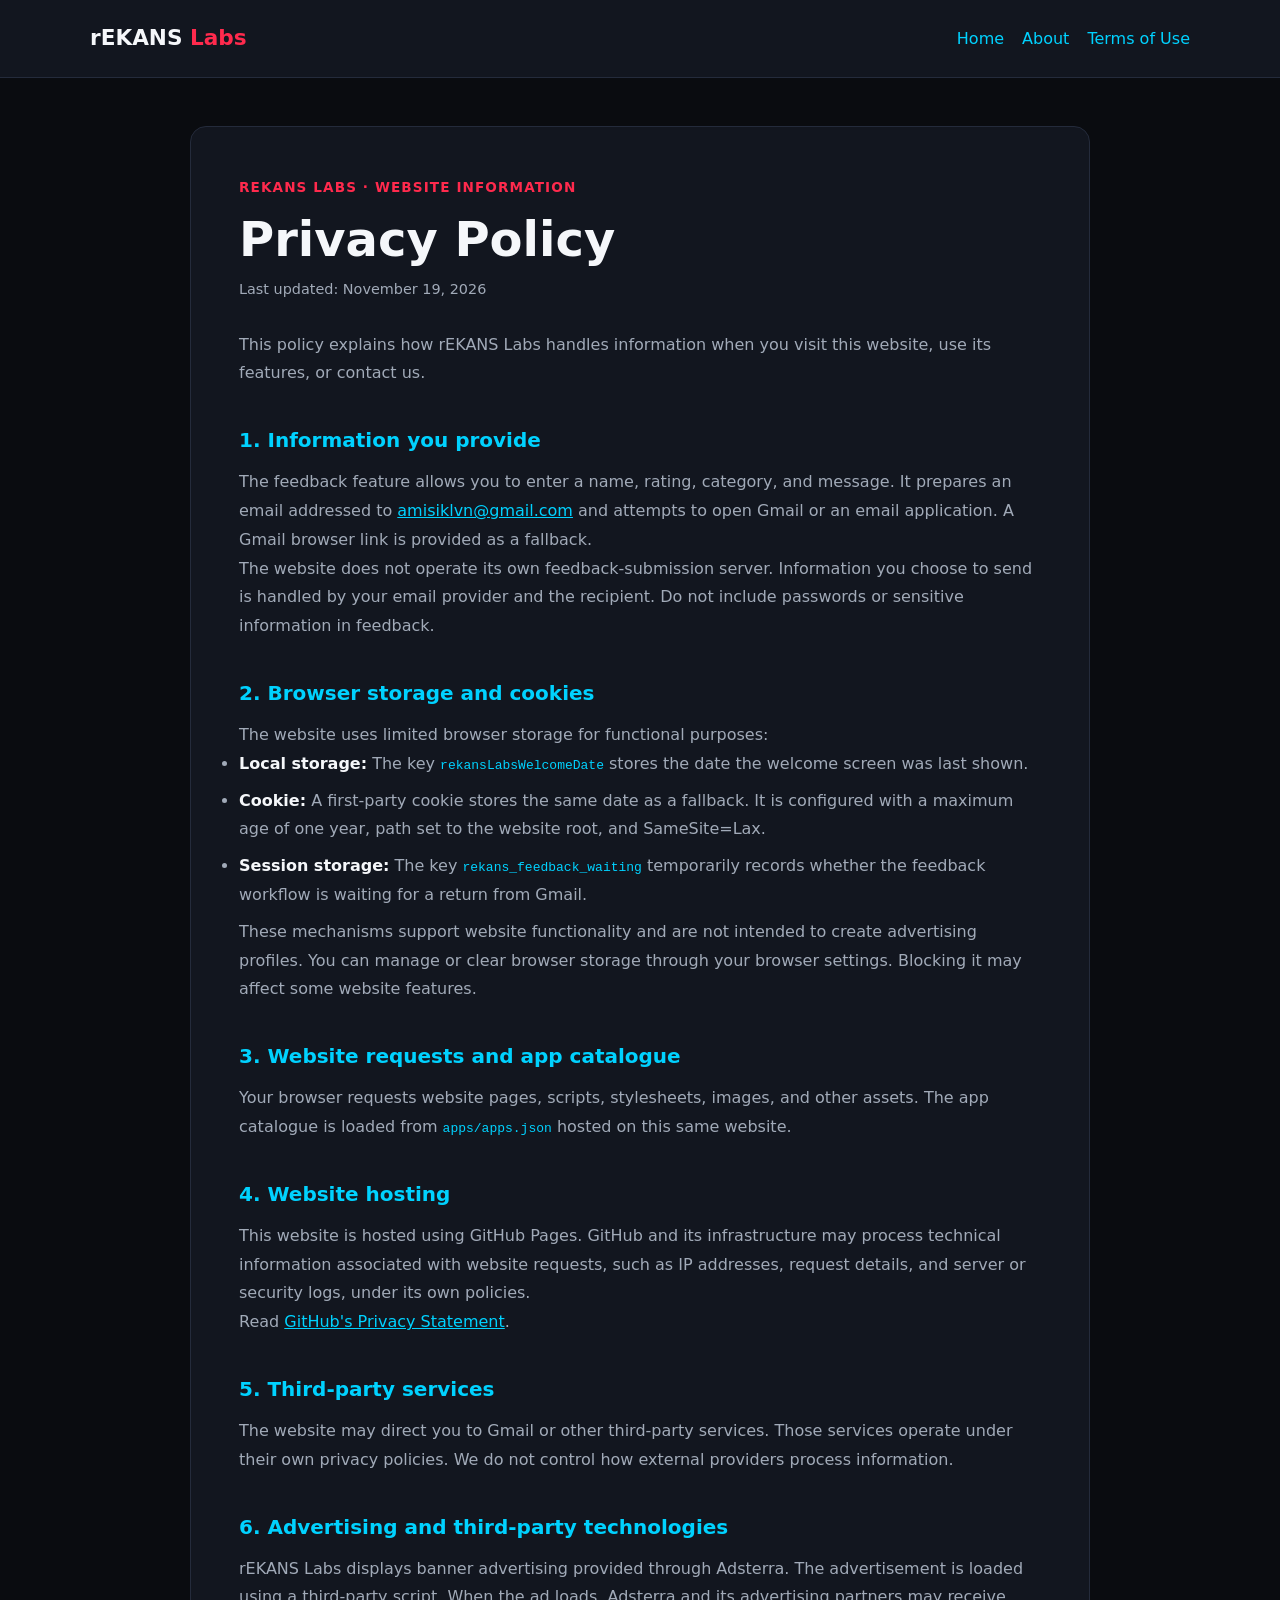
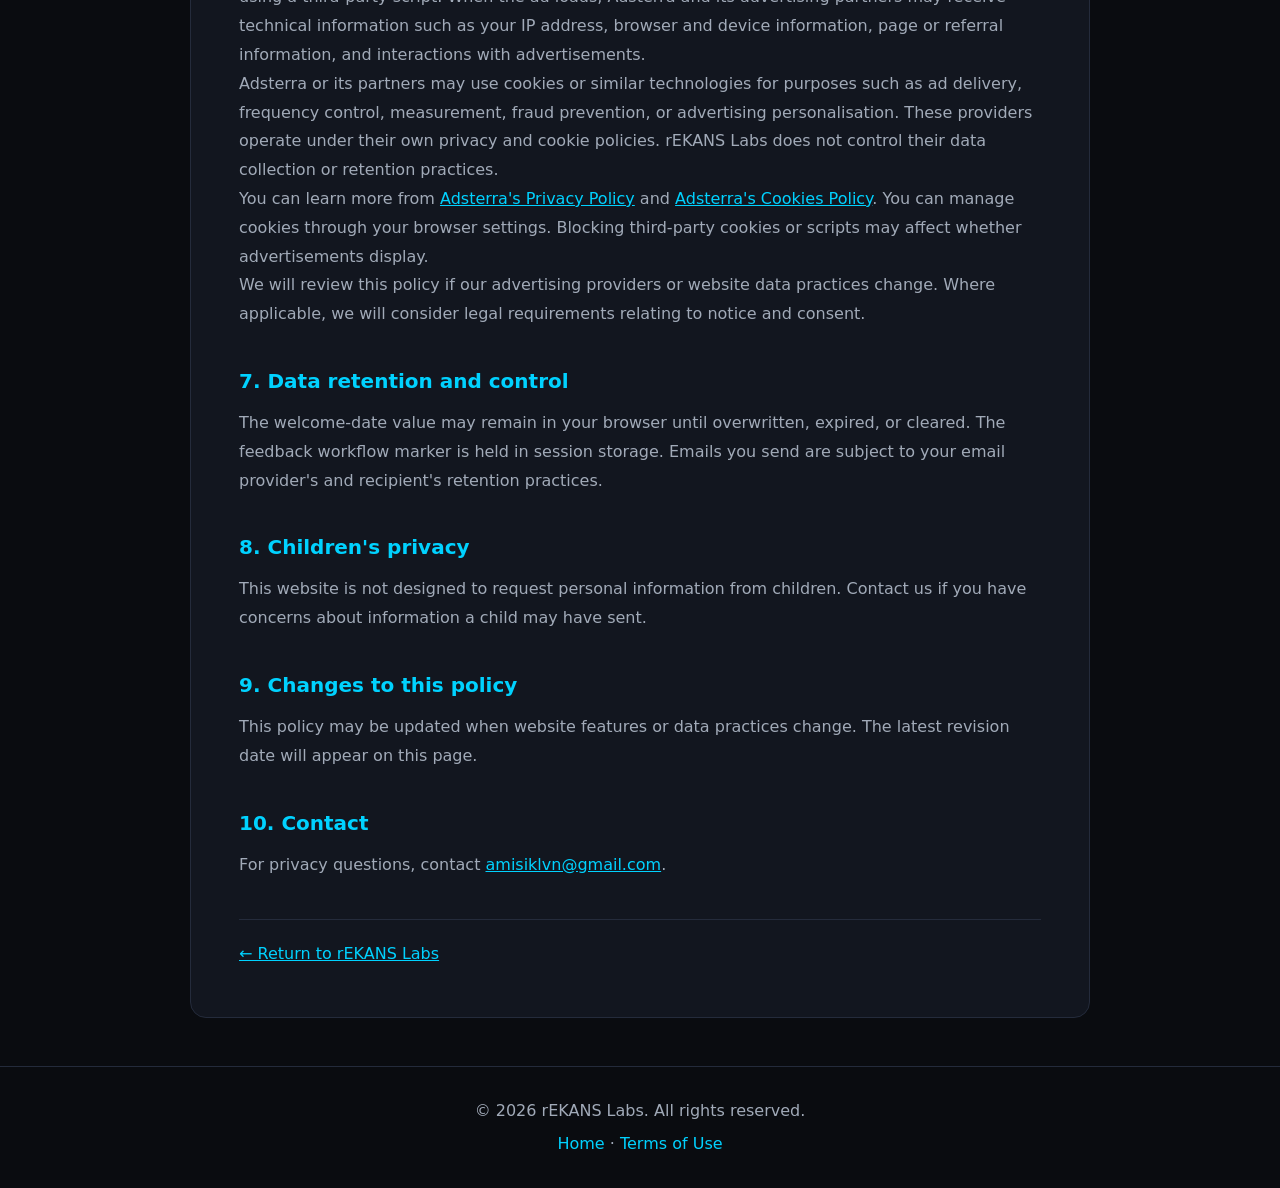
==== commit b0f43a32: "Update rEKANS Labs website and add Adsterra advertising" ====
--- a/privacy.html
+++ b/privacy.html
@@ -6,7 +6,7 @@
 <meta name="description" content="Learn what information rEKANS Labs handles, how browser storage is used, and how to contact the site.">
 <title>Privacy Policy | rEKANS Labs</title>
 <link rel="canonical" href="https://amisiklvn-cell.github.io/rEKANS-labs/privacy.html">
-<link rel="stylesheet" href="style.css?v=17">
+<link rel="stylesheet" href="style.css?v=18">
 </head>
 <body class="legal-page">
 <header class="legal-header">
@@ -21,7 +21,7 @@
 <article class="legal-content">
 <p class="legal-eyebrow">rEKANS Labs · Website information</p>
 <h1>Privacy Policy</h1>
-<p class="legal-updated">Last updated: November 12, 2026</p>
+<p class="legal-updated">Last updated: November 19, 2026</p>
 
 <p>This policy explains how rEKANS Labs handles information when you visit this website, use its features, or contact us.</p>
 
@@ -48,9 +48,11 @@
 <h2>5. Third-party services</h2>
 <p>The website may direct you to Gmail or other third-party services. Those services operate under their own privacy policies. We do not control how external providers process information.</p>
 
-<h2>6. Analytics and advertising</h2>
-<p>As of the date above, rEKANS Labs does not intentionally operate Google Analytics or Google AdSense integrations on this website. Advertising is not currently enabled.</p>
-<p>If advertising, analytics, or other tracking services are introduced, this policy will be reviewed and updated before activation. Relevant third-party data processing and cookie information will be disclosed, and applicable consent requirements will be considered.</p>
+<h2>6. Advertising and third-party technologies</h2>
+<p>rEKANS Labs displays banner advertising provided through Adsterra. The advertisement is loaded using a third-party script. When the ad loads, Adsterra and its advertising partners may receive technical information such as your IP address, browser and device information, page or referral information, and interactions with advertisements.</p>
+<p>Adsterra or its partners may use cookies or similar technologies for purposes such as ad delivery, frequency control, measurement, fraud prevention, or advertising personalisation. These providers operate under their own privacy and cookie policies. rEKANS Labs does not control their data collection or retention practices.</p>
+<p>You can learn more from <a href="https://adsterra.com/privacy-policy-managed/" target="_blank" rel="noopener noreferrer">Adsterra's Privacy Policy</a> and <a href="https://adsterra.com/cookies/" target="_blank" rel="noopener noreferrer">Adsterra's Cookies Policy</a>. You can manage cookies through your browser settings. Blocking third-party cookies or scripts may affect whether advertisements display.</p>
+<p>We will review this policy if our advertising providers or website data practices change. Where applicable, we will consider legal requirements relating to notice and consent.</p>
 
 <h2>7. Data retention and control</h2>
 <p>The welcome-date value may remain in your browser until overwritten, expired, or cleared. The feedback workflow marker is held in session storage. Emails you send are subject to your email provider's and recipient's retention practices.</p>
--- a/style.css
+++ b/style.css
@@ -1623,143 +1623,18 @@
 
 
 
-/* REKANS TICKER MOTION OVERRIDE */
+/* Respect reduced-motion preferences for the hero ticker */
 @media (prefers-reduced-motion: reduce) {
     .hero .hero-marquee-track {
-        animation: rekansHeroTicker 8s linear infinite !important;
-        animation-play-state: running !important;
-    }
-}
-
-
-/* REKANS FULL SCREEN MOBILE NAVIGATION */
-
-@media (max-width: 600px) {
-    .header.menu-open {
-        z-index: 3000;
-    }
-
-    .header.menu-open .menu-toggle {
-        position: relative;
-        z-index: 3002;
-        display: flex;
-        flex-direction: column;
-        justify-content: center;
-        gap: 4px;
-        background: rgba(10, 12, 16, 0.98);
-        border-color: var(--red);
-    }
-
-    .header.menu-open .menu-toggle span {
-        width: 100%;
-        height: 2px;
-        margin: 0;
-        border-radius: 4px;
-        background: var(--red);
-        transition: transform 0.25s ease, opacity 0.2s ease;
-    }
-
-    .header.menu-open .menu-toggle.is-active span:nth-child(1) {
-        transform: translateY(6px) rotate(45deg);
-    }
-
-    .header.menu-open .menu-toggle.is-active span:nth-child(2) {
-        opacity: 0;
-    }
-
-    .header.menu-open .menu-toggle.is-active span:nth-child(3) {
-        transform: translateY(-6px) rotate(-45deg);
-    }
-
-    .header .container .navigation {
-        position: fixed;
-        inset: 0;
-        z-index: 3001;
-        display: flex;
-        width: 100%;
-        height: 100vh;
-        height: 100dvh;
-        max-height: none;
-        box-sizing: border-box;
-        flex-direction: column;
-        align-items: center;
-        justify-content: center;
-        gap: 14px;
-        margin: 0;
-        padding:
-            calc(85px + env(safe-area-inset-top))
-            8vw
-            calc(30px + env(safe-area-inset-bottom));
-        overflow-y: auto;
-        background: #0a0c10;
-        border: 0;
-        border-radius: 0;
-        box-shadow: none;
-
-        opacity: 0;
-        visibility: hidden;
-        pointer-events: none;
-        transform: translateX(100%);
-
-        transition:
-            transform 0.7s cubic-bezier(0.22, 1, 0.36, 1),
-            opacity 0.5s ease,
-            visibility 0s linear 0.7s;
-    }
-
-    .header .container .navigation.is-open {
-        opacity: 1;
-        visibility: visible;
-        pointer-events: auto;
-        transform: translateX(0);
-
-        transition:
-            transform 0.7s cubic-bezier(0.22, 1, 0.36, 1),
-            opacity 0.5s ease,
-            visibility 0s;
-    }
-
-    .header .container .navigation a {
-        display: block;
-        width: 100%;
-        max-width: 500px;
-        box-sizing: border-box;
-        padding: 15px 12px;
-        border: 0;
-        border-bottom: 1px solid rgba(255, 255, 255, 0.08);
-        border-radius: 0;
-        color: var(--white);
-        text-align: center;
-        font-size: 1.15rem;
-        font-weight: 600;
-        transition: color 0.2s ease;
-    }
-
-    .header .container .navigation a:hover,
-    .header .container .navigation a[aria-current="location"] {
-        color: var(--sky-blue);
-        background: transparent;
-        padding-left: 12px;
-        box-shadow: none;
-    }
-
-    body.menu-open {
-        overflow: hidden;
-    }
-}
-
-@media (prefers-reduced-motion: reduce) {
-    .header .container .navigation,
-    .header .container .navigation a,
-    .header .menu-toggle span {
-        transition: none !important;
-    }
-}
-
-
-/* REKANS STATIONARY FULL SCREEN NAV V2 */
-
-@media (max-width: 600px) {
+        animation: none !important;
+        transform: none !important;
+    }
+}
+
+
+/* REKANS CONSOLIDATED MOBILE NAVIGATION */
+
+@media screen and (max-width: 600px) {
     .header.menu-open {
         z-index: 3001;
         background: transparent;
@@ -1805,171 +1680,32 @@
         transform: translateY(-6px) rotate(-45deg);
     }
 
-    body .navigation {
+    body nav#site-navigation {
         position: fixed;
         inset: 0;
         z-index: 3000;
         display: flex;
-        width: 100%;
+        width: 100vw;
         height: 100vh;
         height: 100dvh;
+        min-height: 100vh;
+        min-height: 100dvh;
+        max-width: none;
         max-height: none;
         box-sizing: border-box;
+        margin: 0;
+        padding: calc(85px + env(safe-area-inset-top)) 8vw
+                 calc(30px + env(safe-area-inset-bottom));
         flex-direction: column;
         align-items: center;
         justify-content: center;
         gap: 14px;
-        margin: 0;
-        padding:
-            calc(85px + env(safe-area-inset-top))
-            8vw
-            calc(30px + env(safe-area-inset-bottom));
-        overflow-y: auto;
-        background: #0a0c10;
+        background: #87ceeb;
         border: 0;
         border-radius: 0;
         box-shadow: none;
-
-        visibility: hidden;
-        opacity: 0;
-        pointer-events: none;
-        transform: translateX(100%);
-
-        transition:
-            transform 0.9s cubic-bezier(0.65, 0, 0.35, 1),
-            opacity 0.7s ease,
-            visibility 0s linear 0.9s;
-    }
-
-    body .navigation.is-open {
-        visibility: visible;
-        opacity: 1;
-        pointer-events: auto;
-        transform: translateX(0);
-
-        transition:
-            transform 0.9s cubic-bezier(0.65, 0, 0.35, 1),
-            opacity 0.7s ease,
-            visibility 0s;
-    }
-
-    body .navigation a {
-        display: block;
-        width: 100%;
-        max-width: 500px;
-        box-sizing: border-box;
-        padding: 15px 12px;
-        border: 0;
-        border-bottom: 1px solid rgba(255,255,255,0.08);
-        color: var(--white);
-        text-align: center;
-        font-size: 1.15rem;
-        font-weight: 600;
-        background: transparent;
-    }
-
-    body .navigation a:hover,
-    body .navigation a[aria-current="location"] {
-        color: var(--sky-blue);
-        background: transparent;
-        padding-left: 12px;
-        box-shadow: none;
-    }
-
-    /* REKANS STAGGERED MENU LINKS V1 */
-
-    body .navigation a {
-        opacity: 0;
-        transform: translateY(24px);
-        transition:
-            opacity 0.45s ease,
-            transform 0.55s cubic-bezier(0.2, 0.8, 0.2, 1);
-        transition-delay: 0s;
-    }
-
-    body .navigation.is-open a:nth-child(1) {
-        opacity: 1;
-        transform: translateY(0);
-        transition-delay: 0.30s;
-    }
-
-    body .navigation.is-open a:nth-child(2) {
-        opacity: 1;
-        transform: translateY(0);
-        transition-delay: 0.40s;
-    }
-
-    body .navigation.is-open a:nth-child(3) {
-        opacity: 1;
-        transform: translateY(0);
-        transition-delay: 0.50s;
-    }
-
-    body .navigation.is-open a:nth-child(4) {
-        opacity: 1;
-        transform: translateY(0);
-        transition-delay: 0.60s;
-    }
-
-    body .navigation.is-open a:nth-child(5) {
-        opacity: 1;
-        transform: translateY(0);
-        transition-delay: 0.70s;
-    }
-
-    body .navigation.is-open a:nth-child(6) {
-        opacity: 1;
-        transform: translateY(0);
-        transition-delay: 0.80s;
-    }
-
-    body.menu-open {
-        overflow: hidden;
-    }
-}
-
-@media (prefers-reduced-motion: reduce) {
-    body .navigation,
-    body .navigation a,
-    .header .menu-toggle span {
-        transition: none !important;
-    }
-
-    body .navigation a {
-        transform: none;
-    }
-}
-
-
-/* REKANS DEFINITIVE FULL VIEWPORT MENU FIX */
-
-@media screen and (max-width: 600px) {
-    html body nav#site-navigation {
-        position: fixed !important;
-        inset: 0 !important;
-        display: flex !important;
-        width: 100vw !important;
-        height: 100vh !important;
-        height: 100dvh !important;
-        min-height: 100vh !important;
-        min-height: 100dvh !important;
-        max-width: none !important;
-        max-height: none !important;
-        box-sizing: border-box !important;
-        margin: 0 !important;
-        padding: calc(85px + env(safe-area-inset-top)) 8vw
-                 calc(30px + env(safe-area-inset-bottom)) !important;
-        flex-direction: column !important;
-        align-items: center !important;
-        justify-content: center !important;
-        gap: 14px !important;
-        background: #87ceeb !important;
-        border: 0 !important;
-        border-radius: 0 !important;
-        box-shadow: none !important;
-        z-index: 3000 !important;
-        overflow-x: hidden !important;
-        overflow-y: auto !important;
+        overflow-x: hidden;
+        overflow-y: auto;
         opacity: 0;
         visibility: hidden;
         pointer-events: none;
@@ -1979,7 +1715,7 @@
                     visibility 0s linear 0.9s;
     }
 
-    html body nav#site-navigation.is-open {
+    body nav#site-navigation.is-open {
         opacity: 1;
         visibility: visible;
         pointer-events: auto;
@@ -1989,38 +1725,81 @@
                     visibility 0s;
     }
 
-    html body nav#site-navigation a {
-        color: #07111a !important;
-        border-bottom: 1px solid rgba(7, 17, 26, 0.18) !important;
-    }
-
-    html body nav#site-navigation a:hover,
-    html body nav#site-navigation a[aria-current="location"] {
-        color: #e02035 !important;
-    }
-
-    .header.menu-open {
-        z-index: 3001 !important;
-    }
-
-    .header.menu-open .menu-toggle {
-        position: relative;
-        z-index: 3003 !important;
+    body nav#site-navigation a {
+        display: block;
+        width: 100%;
+        max-width: 500px;
+        box-sizing: border-box;
+        padding: 15px 12px;
+        border: 0;
+        border-bottom: 1px solid rgba(7, 17, 26, 0.18);
+        color: #07111a;
+        text-align: center;
+        font-size: 1.15rem;
+        font-weight: 600;
+        background: transparent;
+        opacity: 0;
+        transform: translateY(24px);
+        transition: opacity 0.45s ease,
+                    transform 0.55s cubic-bezier(0.2, 0.8, 0.2, 1),
+                    color 0.2s ease;
+    }
+
+    body nav#site-navigation.is-open a {
+        opacity: 1;
+        transform: translateY(0);
+    }
+
+    body nav#site-navigation.is-open a:nth-child(1) {
+        transition-delay: 0.30s;
+    }
+
+    body nav#site-navigation.is-open a:nth-child(2) {
+        transition-delay: 0.40s;
+    }
+
+    body nav#site-navigation.is-open a:nth-child(3) {
+        transition-delay: 0.50s;
+    }
+
+    body nav#site-navigation.is-open a:nth-child(4) {
+        transition-delay: 0.60s;
+    }
+
+    body nav#site-navigation.is-open a:nth-child(5) {
+        transition-delay: 0.70s;
+    }
+
+    body nav#site-navigation.is-open a:nth-child(6) {
+        transition-delay: 0.80s;
+    }
+
+    body nav#site-navigation a:hover,
+    body nav#site-navigation a[aria-current="location"] {
+        color: #e02035;
+        padding-left: 12px;
+        box-shadow: none;
     }
 
     body.menu-open {
-        overflow: hidden !important;
+        overflow: hidden;
     }
 }
 
 @media (prefers-reduced-motion: reduce) {
-    html body nav#site-navigation,
-    html body nav#site-navigation a {
+    body nav#site-navigation,
+    body nav#site-navigation a,
+    .header .menu-toggle span {
         transition: none !important;
     }
-}
-
-
+
+    body nav#site-navigation a {
+        transform: none;
+    }
+}
+
+
+/* REKANS APP CATALOGUE SYSTEM V1 */
 
 /* REKANS APP CATALOGUE SYSTEM V1 */
 
@@ -2422,3 +2201,35 @@
 .legal-footer p { margin:6px 0; }
 .footer-legal-links { display:flex; justify-content:center; align-items:center; flex-wrap:wrap; gap:12px; }
 @media(max-width:600px) { .legal-header { align-items:flex-start; flex-direction:column; } .legal-navigation { gap:12px; } .legal-main { width:94%; margin:24px auto; } .legal-content { padding:22px 18px; } }
+
+
+/* ADSTERRA BANNER */
+.ad-section {
+    width: 100%;
+    padding: 28px 16px;
+    text-align: center;
+}
+
+.ad-label {
+    margin: 0 0 10px;
+    color: #777;
+    font-size: 11px;
+    font-weight: 600;
+    letter-spacing: 2px;
+}
+
+.ad-container {
+    width: 100%;
+    max-width: 300px;
+    min-height: 250px;
+    margin: 0 auto;
+    display: flex;
+    align-items: center;
+    justify-content: center;
+    overflow: hidden;
+}
+
+.ad-container iframe {
+    max-width: 100%;
+    border: 0;
+}
